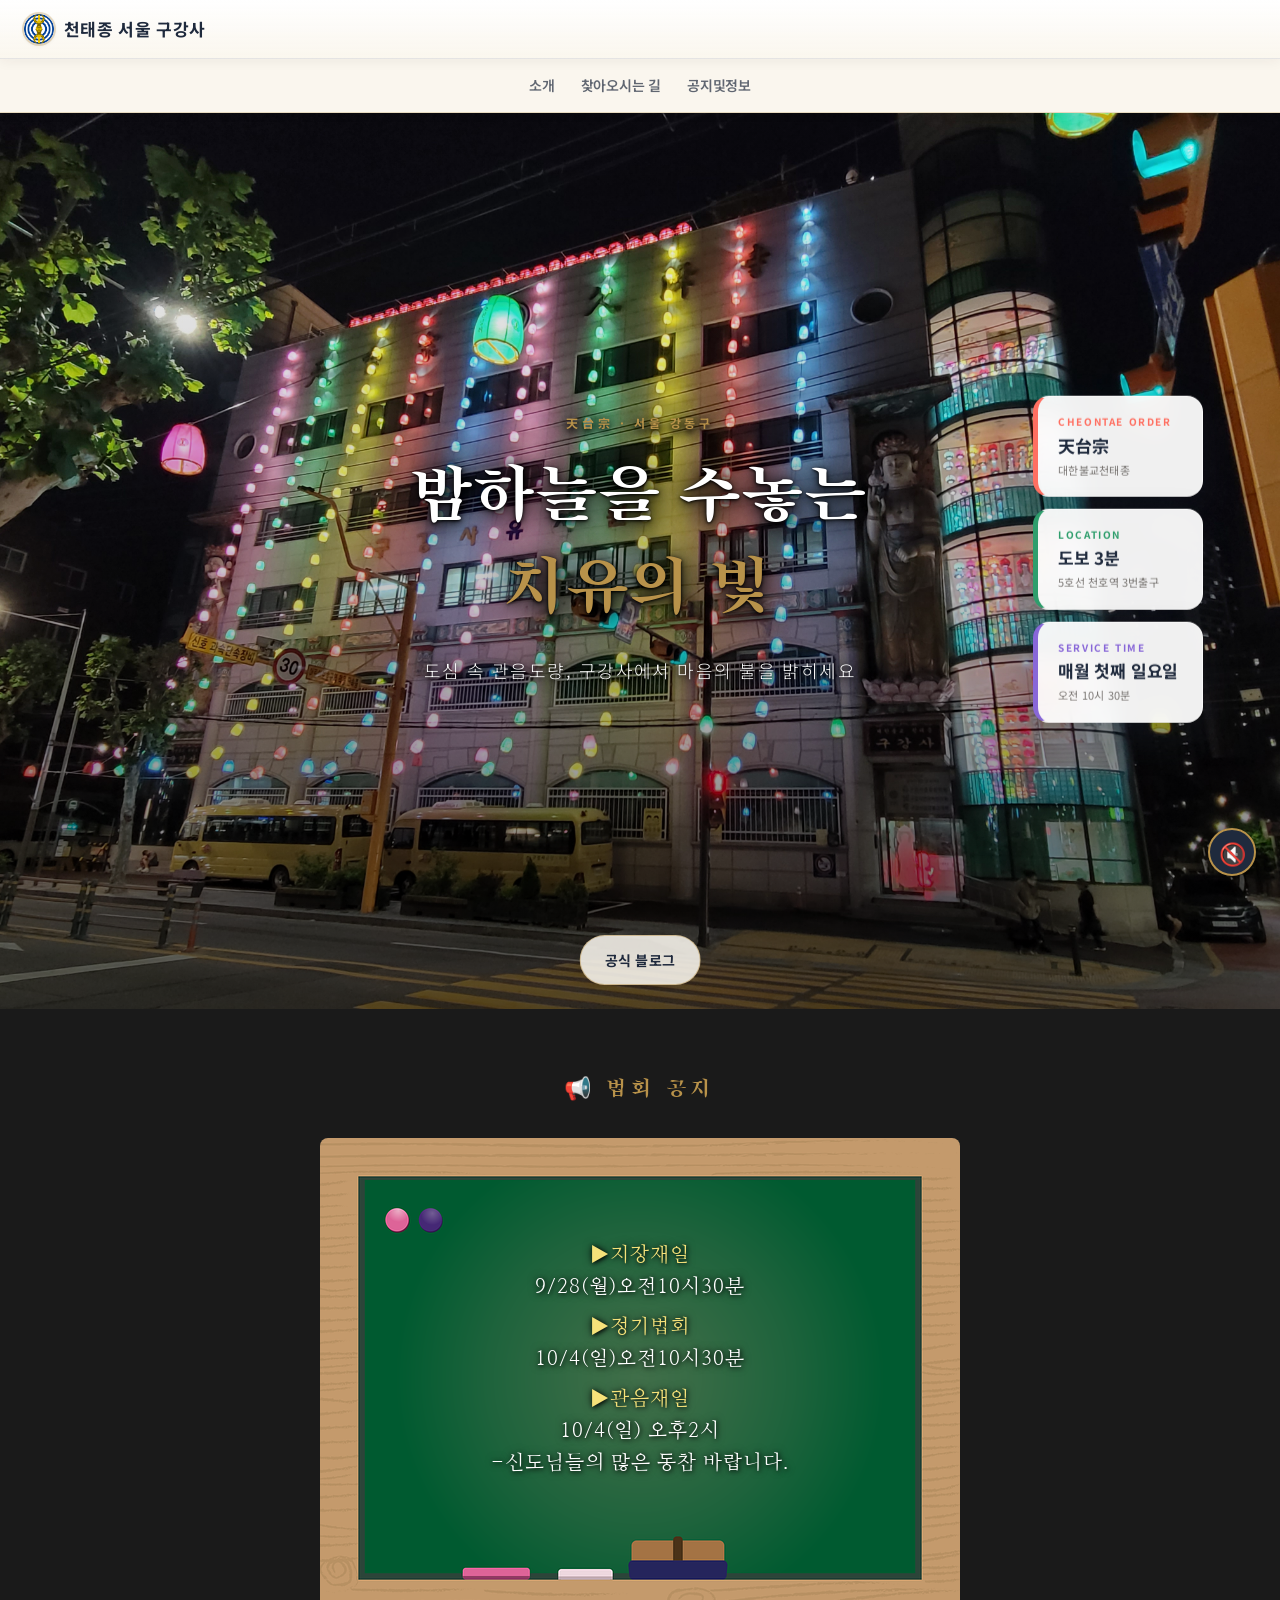
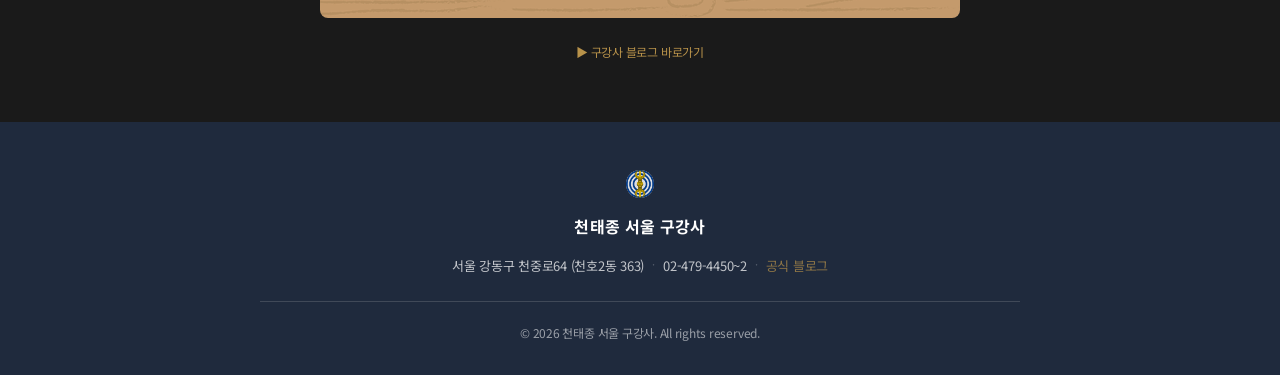
==== index.html @ 99ddba5b "흑판 공지 글씨를 칠판 안에 맞추고 섹션 배경을 전체 폭으로 Co-Authored-By: Claude Opus 5.5 <noreply@anthropic.com>" ====
<!DOCTYPE html>
<html lang="ko">
<head>
<meta charset="UTF-8">
<meta name="viewport" content="width=device-width, initial-scale=1.0">
<title>천태종 서울 구강사</title>
<meta name="description" content="천태종 서울 구강사 - 서울 강동구 천호동, 행복과 마음 다스림을 찾는 곳">
<meta name="naver-site-verification" content="4ca3ed8684e58b56987e9aa32576658c25940c7f" />
<link rel="canonical" href="https://sgugangsa.kr/">
<meta property="og:type" content="website">
<meta property="og:site_name" content="천태종 서울 구강사">
<meta property="og:title" content="천태종 서울 구강사">
<meta property="og:description" content="천태종 서울 구강사 - 서울 강동구 천호동, 행복과 마음 다스림을 찾는 곳">
<meta property="og:url" content="https://sgugangsa.kr/">
<meta property="og:image" content="https://sgugangsa.kr/img/a3.jpg">
<meta property="og:locale" content="ko_KR">
<meta name="twitter:card" content="summary_large_image">
<script type="application/ld+json">
{
  "@context": "https://schema.org",
  "@type": "PlaceOfWorship",
  "name": "천태종 서울 구강사",
  "image": "https://sgugangsa.kr/img/a3.jpg",
  "url": "https://sgugangsa.kr/",
  "telephone": "+82-2-479-4450",
  "address": {
    "@type": "PostalAddress",
    "streetAddress": "천중로64",
    "addressLocality": "강동구",
    "addressRegion": "서울",
    "addressCountry": "KR"
  }
}
</script>
<link rel="preconnect" href="https://fonts.googleapis.com">
<link rel="preconnect" href="https://fonts.gstatic.com" crossorigin>
<link href="https://fonts.googleapis.com/css2?family=Noto+Sans+KR:wght@300;400;500;700;800&family=Song+Myung&family=Nanum+Myeongjo:wght@400;700&display=swap" rel="stylesheet">
<link rel="stylesheet" href="css/style.css?v=20260928b">
</head>
<body>

<div class="site-header">
<header class="topbar">
  <h1 class="brand-h1">
    <a href="index.html" class="brand">
      <span class="seal"><img src="img/ctg_jonggi.jpg" alt="천태종 종기" onerror="this.parentElement.style.display='none'"></span>
      천태종 서울 구강사
    </a>
  </h1>
  <button class="menu-toggle" id="menuToggle" aria-label="메뉴 열기" type="button">
    <span class="hamburger-bar"></span>
    <span class="hamburger-bar"></span>
    <span class="hamburger-bar"></span>
  </button>
</header>

<nav class="top-menu" aria-label="상단 메뉴">
  <div class="top-menu-inner">
    <a class="tm-link" href="intro.html">소개</a>
    <a class="tm-link" href="directions.html">찾아오시는 길</a>
    <div class="tm-group">
      <a class="tm-link tm-trigger" href="https://skgs.tistory.com" target="_blank" rel="noopener" aria-haspopup="true">공지및정보</a>
      <div class="tm-dropdown">
        <a href="https://skgs.tistory.com/category/%EA%B3%B5%EC%A7%80%EC%82%AC%ED%95%AD" target="_blank" rel="noopener">공지사항</a>
        <a href="https://skgs.tistory.com/category/%EA%B5%AC%EA%B0%95%EC%82%AC%EC%A0%95%EB%B3%B4" target="_blank" rel="noopener">구강사정보</a>
        <a href="https://skgs.tistory.com/category/%EC%A0%95%EA%B8%B0%EB%B2%95%EB%AC%B8" target="_blank" rel="noopener">정기법문</a>
        <a href="https://skgs.tistory.com/category/%EB%B6%88%EA%B5%90%20%EC%9D%B4%EC%95%BC%EA%B8%B0" target="_blank" rel="noopener">불교이야기</a>
      </div>
    </div>
  </div>
</nav>
</div>

<div class="mobile-menu-overlay" id="mobileMenuOverlay" role="dialog" aria-modal="true" aria-label="모바일 메뉴">
  <button class="mobile-menu-close" id="mobileMenuClose" aria-label="메뉴 닫기">&#x2715;</button>
  <nav class="mobile-nav-links">
    <a href="intro.html">소개</a>
    <a href="directions.html">찾아오시는 길</a>
    <a href="schedule.html">법회 일정</a>
    <a href="contact.html">연락처</a>
  </nav>
</div>

<main class="page-main home-main">
  <div class="hero">
    <div class="slides">
      <div class="slide" style="background-image:url('img/a3.jpg')">
        <div class="slide-text">
          <span class="slide-eyebrow">天台宗 · 서울 강동구</span>
          <strong class="slide-main">밤하늘을 수놓는<br><span class="slide-accent">치유의 빛</span></strong>
          <span class="slide-sub">도심 속 관음도량, 구강사에서 마음의 불을 밝히세요</span>
        </div>
      </div>
      <div class="slide" style="background-image:url('img/b1.jpg')">
        <div class="slide-text">
          <span class="slide-eyebrow">마음 쉼터 · Healing Temple</span>
          <strong class="slide-main">도심 속 오직 나를 위한<br><span class="slide-accent">하늘 정원</span></strong>
          <span class="slide-sub">오색 연등 아래에서 잠시 삶의 무게를 내려놓으세요</span>
        </div>
      </div>
      <div class="slide" style="background-image:url('img/a2.jpg')">
        <div class="slide-text">
          <span class="slide-eyebrow">천태종 서울 관음도량</span>
          <strong class="slide-main">천년의 지혜,<br><span class="slide-accent">오늘</span>을 채우다</strong>
          <span class="slide-sub">부처님의 자비로우신 미소 속에서 평온을 찾으세요</span>
        </div>
      </div>
    </div>
    <div class="hero-floating-panels">
      <div class="hfp-card hfp-card--1">
        <span class="hfp-label">Cheontae Order</span>
        <strong class="hfp-value">天台宗</strong>
        <span class="hfp-desc">대한불교천태종</span>
      </div>
      <div class="hfp-card hfp-card--2">
        <span class="hfp-label">Location</span>
        <strong class="hfp-value">도보 3분</strong>
        <span class="hfp-desc">5호선 천호역 3번출구</span>
      </div>
      <div class="hfp-card hfp-card--3">
        <span class="hfp-label">Service Time</span>
        <strong class="hfp-value">매월 첫째 일요일</strong>
        <span class="hfp-desc">오전 10시 30분</span>
      </div>
    </div>
    <div class="hero-cta">
      <a href="https://blog.naver.com/egoogangsa" target="_blank" rel="noopener" class="hero-blog-btn">공식 블로그</a>
    </div>
  </div>
</main>

<!-- 흑판 공지 섹션 -->
<section id="notice-board" style="max-width:none; margin:0; background:#1a1a1a; padding:60px 16px; text-align:center;">
  <h2 style="color:#B8924A; font-family:'Song Myung',serif; font-size:22px; letter-spacing:0.25em; margin-bottom:30px;">📢 법회 공지</h2>
  <div style="position:relative; display:inline-block; max-width:640px; width:100%; container-type:inline-size;">
    <img src="img/blackboard640.png" alt="법회 공지 흑판" style="width:100%; border-radius:8px; display:block;">
    <!-- 칠판의 초록 영역(가로 7~93%, 세로 9~83%) 안쪽, 하단 분필받침 위까지만 글씨가 들어가도록 배치 -->
    <div id="notice-text" style="
      position:absolute; top:12%; bottom:20%; left:12%; right:12%;
      display:flex; flex-direction:column; justify-content:center; overflow:hidden;
      color:#ffffff;
      font-family:'Nanum Myeongjo',serif;
      font-size:clamp(11px,3.4cqw,20px);
      line-height:1.6;
      text-shadow:1px 1px 4px rgba(0,0,0,0.9), 0 0 8px rgba(0,0,0,0.7);
      text-align:center;
      letter-spacing:0.05em;
    ">공지를 불러오는 중...</div>
  </div>
  <p style="margin-top:16px; font-size:12px;">
    <a href="https://skgs.tistory.com" target="_blank" rel="noopener" style="color:#B8924A; text-decoration:none;">▶ 구강사 블로그 바로가기</a>
  </p>
</section>
<script>
// notice.json은 GitHub Actions(.github/workflows/notice.yml)가 티스토리 RSS에서 30분마다 갱신
(function () {
  const board = document.getElementById("notice-text");
  function render(text) {
    board.textContent = "";
    // 빈 줄은 건너뛰고, ▶로 시작하는 제목 줄은 노란 분필색으로 표시
    text.split(/\r?\n/).map(l => l.trim()).filter(Boolean).forEach(line => {
      const div = document.createElement("div");
      div.textContent = line;
      if (line.startsWith("▶")) { div.style.color = "#F6E27A"; div.style.marginTop = "0.4em"; }
      board.appendChild(div);
    });
    if (board.firstChild) board.firstChild.style.marginTop = "0";
  }
  fetch("notice.json", { cache: "no-store" })
    .then(r => r.json())
    .then(data => render(data.text || "최신 공지가 없습니다."))
    .catch(() => render("공지를 불러올 수 없습니다."));
})();
</script>

<footer>
  <div class="footer-inner">
    <div class="footer-seal"><img src="img/ctg_jonggi.jpg" alt="천태종 종기" onerror="this.parentElement.style.display='none'"></div>
    <p class="footer-name">천태종 서울 구강사</p>
    <p class="footer-info">
      <span>서울 강동구 천중로64 (천호2동 363)</span>
      <span class="footer-sep">·</span>
      <a href="tel:024794450">02-479-4450~2</a>
      <span class="footer-sep">·</span>
      <a href="https://blog.naver.com/egoogangsa" target="_blank" rel="noopener" class="footer-blog">공식 블로그</a>
    </p>
    <hr class="footer-line">
    <p class="footer-copy">© 2026 천태종 서울 구강사. All rights reserved.</p>
  </div>
</footer>

<script src="js/main.js?v=20260928"></script>

<!-- 배경음악 -->
<audio id="bgm" loop preload="auto">
  <source src="mp3/서울구강사 Good 남녀혼성뚜엣.mp3" type="audio/mpeg">
</audio>

<div id="bgm-btn" onclick="toggleBGM()" title="배경음악" style="
  position:fixed; bottom:24px; right:24px; z-index:9999;
  width:48px; height:48px; border-radius:50%;
  background:#1F2A3D; border:2px solid #B8924A;
  color:#B8924A; font-size:22px;
  display:flex; align-items:center; justify-content:center;
  cursor:pointer; box-shadow:0 2px 12px rgba(0,0,0,0.4);
">🔇</div>

<script>
const audio = document.getElementById("bgm");
const btn = document.getElementById("bgm-btn");
audio.volume = 0.3;
document.addEventListener("click", function startBGM() {
  audio.play().then(() => { btn.textContent = "🔊"; });
  document.removeEventListener("click", startBGM);
}, { once: true });
function toggleBGM() {
  if (audio.paused) { audio.play(); btn.textContent = "🔊"; }
  else { audio.pause(); btn.textContent = "🔇"; }
}
</script>
</body>
</html>
---- css/style.css ----
:root{
  --ink:#2B2520;
  --indigo:#1F2A3D;
  --hanji:#F2EBDD;
  --hanji-light:#FAF6EE;
  --dancheong-red:#9B3A2E;
  --gold:#B8924A;
  --line: rgba(43,37,32,0.12);

  /* Pastel accent palette (warm pastel modern) */
  --peach:#FF6F61;      --peach-soft:#FFE7DE;
  --sun:#F5A623;         --sun-soft:#FFF1D6;
  --sage:#2E9E6C;         --sage-soft:#DFF4E7;
  --sky:#2E97B8;          --sky-soft:#DEF3F8;
  --lilac:#8867D8;        --lilac-soft:#ECE6FA;

  /* Deep variants for solid text-on-fill contexts (WCAG AA contrast w/ white text) */
  --sage-deep:#1E7A52;
  --sky-deep:#1D7691;
  --lilac-deep:#7452C9;
}
*{box-sizing:border-box; margin:0; padding:0;}
html{scroll-behavior:smooth;}
body{
  font-family:'Noto Sans KR', sans-serif;
  background:var(--hanji-light);
  color:var(--ink);
  line-height:1.75;
  letter-spacing:-0.015em;
  -webkit-font-smoothing:antialiased;
}
h1,h2,h3{
  font-family:'Song Myung', 'Noto Serif KR', serif;
  font-weight:500;
}
.brand-h1{
  margin:0; padding:0;
  font-size:inherit; font-weight:inherit;
  line-height:inherit;
}

a{color:inherit; text-decoration:none;}

/* ===== Header / Seal ===== */
.site-header{
  position:fixed; top:0; left:0; right:0; z-index:100;
}
.topbar{
  display:flex; align-items:center; justify-content:space-between;
  padding:14px 24px;
  background:linear-gradient(180deg, rgba(255,255,255,0.97) 0%, rgba(250,246,238,0.93) 100%);
  backdrop-filter:blur(8px);
  border-bottom:1px solid var(--line);
  box-shadow:0 2px 12px rgba(43,37,32,0.06);
}
.brand{
  display:flex; align-items:center; gap:10px;
  font-family:'Noto Sans KR', sans-serif;
  font-weight:700; font-size:17px;
  color:var(--indigo);
  letter-spacing:0.02em;
}
.seal{
  width:30px; height:30px;
  flex-shrink:0;
  border-radius:50%;
  overflow:hidden;
  box-shadow:0 0 0 2px rgba(184,146,74,0.3), 0 1px 4px rgba(43,37,32,0.12);
}
.seal img{width:100%; height:100%; object-fit:contain;}

/* ===== Top Menu (소개 / 찾아오시는 길 / 법회 일정 / 연락처 / 공지및정보 드롭다운) ===== */
.top-menu{
  background:var(--hanji-light);
  border-bottom:1px solid rgba(184,146,74,0.28);
  box-shadow:0 2px 10px rgba(43,37,32,0.05);
}
.top-menu-inner{
  max-width:1100px;
  margin:0 auto;
  display:flex;
  align-items:center;
  justify-content:center;
  gap:26px;
  padding:10px 16px;
}
.tm-link{
  position:relative; display:inline-block; padding:4px 0;
  font-size:14px; font-weight:600;
  color:var(--indigo); opacity:0.7;
  white-space:nowrap;
  transition:opacity .2s;
}
.tm-link::after{
  content:'';
  position:absolute; bottom:0; left:0;
  width:0; height:2px;
  background:var(--dancheong-red);
  transition:width .25s ease;
  border-radius:1px;
}
.tm-link:hover,
.tm-group:hover .tm-trigger,
.tm-group:focus-within .tm-trigger{ opacity:1; }
.tm-link:hover::after,
.tm-group:hover .tm-trigger::after,
.tm-group:focus-within .tm-trigger::after{ width:100%; }

.tm-group{ position:relative; }
.tm-dropdown{
  display:none;
  position:absolute; top:100%; left:0;
  background:#FAF6EE;
  border:1px solid rgba(43,37,32,0.12);
  border-radius:8px;
  box-shadow:0 8px 24px rgba(0,0,0,0.1);
  min-width:140px;
  padding:8px 0;
  z-index:60;
}
.tm-group:hover .tm-dropdown,
.tm-group:focus-within .tm-dropdown{ display:block; }
.tm-dropdown a{
  display:block; padding:10px 18px;
  font-size:14px; color:#2B2520; text-decoration:none;
  white-space:nowrap;
}
.tm-dropdown a:hover{ background:#F2EBDD; color:#9B3A2E; }
@media (max-width:640px){
  .top-menu-inner{ gap:14px; padding:10px 12px; }
  .tm-link{ font-size:12.5px; }
  /* 모바일: 드롭다운 없이 '공지및정보' 클릭 시 블로그로 바로 이동 */
  .tm-group:hover .tm-dropdown,
  .tm-group:focus-within .tm-dropdown{ display:none; }
}
@media (max-width:360px){
  .top-menu-inner{ gap:9px; padding:10px 8px; }
  .tm-link{ font-size:11px; }
}

/* ===== Hero Slideshow ===== */
.hero{
  position:relative;
  margin-top:0;
  width:100%;
  height:100vh;
  overflow:hidden;
  background:var(--indigo);
}
.slides{
  display:flex;
  height:100%;
  width:300%; /* 3 slides */
  animation: slide 15s linear infinite;
}
.slide{
  width:calc(100% / 3);
  height:100%;
  background-size:cover;
  background-position:center;
  position:relative;
  animation: kenburns 15s infinite alternate ease-in-out;
}
.slide-text{
  position:absolute; inset:0;
  z-index:2;
  display:flex;
  flex-direction:column;
  align-items:center;
  justify-content:center;
  padding:80px 32px 100px;
  text-align:center;
  gap:16px;
  background:linear-gradient(to top, rgba(0,0,0,0.6) 0%, rgba(0,0,0,0.2) 50%, rgba(0,0,0,0.05) 100%);
}
.slide-eyebrow{
  font-size:12px;
  letter-spacing:0.3em;
  color:var(--gold);
  font-weight:700;
  text-transform:uppercase;
  text-shadow:0 0 20px rgba(0,0,0,0.9), 0 2px 12px rgba(0,0,0,0.95), 0 4px 6px rgba(0,0,0,0.8);
}
.slide-main{
  font-family:'Song Myung', serif;
  font-size:clamp(32px, 6vw, 68px);
  font-weight:500;
  color:#ffffff;
  letter-spacing:0.04em;
  line-height:1.35;
  text-shadow:0 0 30px rgba(0,0,0,0.95), 0 4px 28px rgba(0,0,0,0.9), 0 2px 8px rgba(0,0,0,0.85), 0 1px 3px rgba(0,0,0,1);
  word-break:keep-all;
  display:block;
}
.slide-accent{
  color:var(--gold);
  position:relative;
  display:inline-block;
  -webkit-text-fill-color:var(--gold);
}
.slide-sub{
  font-size:clamp(14px, 1.8vw, 18px);
  color:#ffffff;
  font-weight:300;
  letter-spacing:0.08em;
  text-shadow:0 0 20px rgba(0,0,0,0.95), 0 2px 14px rgba(0,0,0,0.9), 0 1px 4px rgba(0,0,0,0.85);
  margin-top:6px;
  word-break:keep-all;
}
.hero:hover .slides,
.hero:hover .slide {
  animation-play-state: paused;
}
@media(max-width:640px){
  .slide-main{ font-size:clamp(22px,7vw,34px); }
  .slide-text{ padding:60px 20px 80px; gap:10px; }
  .slide-eyebrow{ font-size:10px; letter-spacing:0.2em; }
  .slide-sub{ font-size:13px; letter-spacing:0.04em; }
}
@keyframes slide{
  /* 3 slides: 각 4.3s 정지(28.6%) + 0.7s 전환(4.7%) = 5.0s(33.3%) */
  0%     { transform:translateX(0); }
  28.6%  { transform:translateX(0);        animation-timing-function:cubic-bezier(0.65,0,0.35,1); }
  33.3%  { transform:translateX(-33.33%); }
  61.9%  { transform:translateX(-33.33%);  animation-timing-function:cubic-bezier(0.65,0,0.35,1); }
  66.6%  { transform:translateX(-66.67%); }
  95.2%  { transform:translateX(-66.67%);  animation-timing-function:cubic-bezier(0.65,0,0.35,1); }
  100%   { transform:translateX(0); }
}
@keyframes kenburns {
  0%   { transform:scale(1); }
  100% { transform:scale(1.08); }
}
@media (prefers-reduced-motion: reduce){
  .slides{animation:none;}
  .slide{animation:none;}
  .hfp-card{ animation:none !important; }
}
@media (prefers-reduced-motion: reduce){
  .slides{animation:none;}
  .hfp-card{ animation:none !important; }
}

/* ===== Hero Floating Panels ===== */
.hero-floating-panels{
  position:absolute;
  right:6%;
  top:50%;
  transform:translateY(-50%);
  z-index:10;
  display:flex;
  flex-direction:column;
  gap:12px;
}
@media(max-width:1024px){
  .hero-floating-panels{ display:none; }
}
.hfp-card{
  background:rgba(255,255,255,0.94);
  backdrop-filter:blur(10px);
  -webkit-backdrop-filter:blur(10px);
  border:1px solid rgba(255,255,255,0.6);
  border-left:5px solid var(--gold);
  border-radius:16px;
  box-shadow:0 16px 36px rgba(31,42,61,0.28);
  padding:16px 20px;
  color:var(--indigo);
  display:flex;
  flex-direction:column;
  gap:4px;
  min-width:170px;
  transition:transform .25s, box-shadow .25s;
}
.hfp-card:hover{ transform:translateY(-3px); box-shadow:0 20px 40px rgba(31,42,61,0.32); }
.hfp-card--1{ border-left-color:var(--peach); animation:hfpFadeIn .6s .1s ease both, hfpFloat 4.5s 1.5s ease-in-out infinite; }
.hfp-card--2{ border-left-color:var(--sage); animation:hfpFadeIn .6s .3s ease both, hfpFloat 5.0s 1.8s ease-in-out infinite; }
.hfp-card--3{ border-left-color:var(--lilac); animation:hfpFadeIn .6s .5s ease both, hfpFloat 4.2s 2.1s ease-in-out infinite; }
.hfp-card--1 .hfp-label{ color:var(--peach); }
.hfp-card--2 .hfp-label{ color:var(--sage); }
.hfp-card--3 .hfp-label{ color:var(--lilac); }
.hfp-label{
  font-size:10px;
  letter-spacing:0.16em;
  font-weight:700;
  text-transform:uppercase;
}
.hfp-value{
  font-size:17px;
  font-weight:700;
  color:var(--indigo);
  line-height:1.3;
  word-break:keep-all;
}
.hfp-desc{
  font-size:11px;
  color:var(--ink);
  opacity:0.6;
  letter-spacing:0.02em;
}
@keyframes hfpFadeIn{
  from{ opacity:0; transform:translateY(14px); }
  to{   opacity:1; transform:translateY(0); }
}
@keyframes hfpFloat{
  0%,100%{ transform:translateY(0); }
  50%{     transform:translateY(-5px); }
}

/* ===== Sections ===== */
section{
  max-width:760px;
  margin:0 auto;
  padding:64px 24px;
}
.section-label{
  display:inline-block;
  font-size:12px;
  letter-spacing:0.1em;
  color:var(--dancheong-red);
  border:1px solid var(--dancheong-red);
  border-radius:999px;
  padding:4px 14px;
  margin-bottom:18px;
  font-weight:500;
}
.section-title{
  font-size:clamp(23px, 3.6vw, 32px);
  font-weight:700;
  letter-spacing:-0.01em;
  color:var(--indigo);
  margin-bottom:28px;
}
.accent{ color:var(--dancheong-red); }

/* ===== Page band (colorful section background + blob shapes) ===== */
.page-band{
  position:relative;
  overflow:hidden;
}
.page-band::before,
.page-band::after{
  content:'';
  position:absolute;
  border-radius:50%;
  filter:blur(50px);
  z-index:0;
  pointer-events:none;
}
.page-band > section{ position:relative; z-index:1; }

.page-band--peach{ background:linear-gradient(180deg, var(--peach-soft) 0%, var(--hanji-light) 70%); }
.page-band--peach::before{ width:380px; height:380px; top:-140px; left:-110px; background:var(--peach); opacity:0.28; }
.page-band--peach::after{ width:280px; height:280px; bottom:-90px; right:-70px; background:var(--sun); opacity:0.3; }

.page-band--sage{ background:linear-gradient(180deg, var(--sage-soft) 0%, var(--hanji-light) 70%); }
.page-band--sage::before{ width:360px; height:360px; top:-120px; right:-100px; background:var(--sage); opacity:0.24; }
.page-band--sage::after{ width:280px; height:280px; bottom:-90px; left:-80px; background:var(--sky); opacity:0.26; }

.page-band--sun{ background:linear-gradient(180deg, var(--sun-soft) 0%, var(--hanji-light) 70%); }
.page-band--sun::before{ width:380px; height:380px; top:-130px; left:-110px; background:var(--sun); opacity:0.3; }
.page-band--sun::after{ width:260px; height:260px; bottom:-80px; right:-60px; background:var(--lilac); opacity:0.22; }

@media(max-width:640px){
  .page-band::before,
  .page-band::after{ filter:blur(34px); }
}

/* Intro */
.intro-lead{
  font-size:18px;
  font-weight:500;
  color:var(--indigo);
  margin-bottom:22px;
}
.virtue-list{
  list-style:none;
  margin-top:28px;
  display:flex;
  flex-direction:column;
  gap:14px;
}
.virtue-list li{
  display:flex;
  gap:18px;
  padding:18px 22px;
  align-items:center;
  background:rgba(255,255,255,0.75);
  backdrop-filter:blur(8px);
  border:1px solid rgba(255,255,255,0.6);
  border-radius:16px;
  box-shadow:0 8px 22px rgba(43,37,32,0.06);
  transition:transform .25s, box-shadow .25s;
}
.virtue-list li:hover{ transform:translateY(-3px); box-shadow:0 14px 28px rgba(43,37,32,0.1); }
.virtue-num{
  font-family:'Noto Sans KR', sans-serif;
  font-size:17px;
  color:#fff;
  font-weight:800;
  flex-shrink:0;
  width:40px; height:40px;
  border-radius:50%;
  display:flex; align-items:center; justify-content:center;
  box-shadow:0 6px 14px rgba(43,37,32,0.18);
}
.virtue-list li:nth-child(1) .virtue-num{ background:var(--peach); color:var(--indigo); }
.virtue-list li:nth-child(2) .virtue-num{ background:var(--sage-deep); }
.virtue-list li:nth-child(3) .virtue-num{ background:var(--lilac-deep); }
.virtue-text{font-size:16px; color:var(--ink); font-weight:500;}

/* Blog card */
.blog-card{
  margin-top:36px;
  display:flex;
  align-items:center;
  justify-content:space-between;
  gap:16px;
  background:var(--hanji);
  border:1px solid var(--line);
  border-radius:10px;
  padding:20px 22px;
  transition:border-color .2s, transform .2s;
}
.blog-card:hover{border-color:var(--gold); transform:translateY(-1px);}
.blog-card-label{font-size:12px; color:var(--ink); opacity:0.6; margin-bottom:4px;}
.blog-card-name{font-family:'Noto Sans KR', sans-serif; font-weight:700; font-size:16px; color:var(--indigo);}
.blog-card-arrow{font-size:20px; color:var(--dancheong-red);}

/* Divider with seal motif */
.divider{
  display:flex; align-items:center; gap:14px;
  max-width:760px; margin:0 auto; padding:0 24px;
}
.divider-line{flex:1; height:1px; background:var(--line);}
.divider-mark{
  width:8px; height:8px;
  background:var(--dancheong-red);
  transform:rotate(45deg);
  flex-shrink:0;
}

/* Directions */
.map-frame{
  width:100%;
  aspect-ratio:16/9;
  border-radius:10px;
  overflow:hidden;
  border:1px solid var(--line);
  margin-bottom:24px;
}
.map-frame iframe{width:100%; height:100%; border:0;}
.info-rows{
  display:flex;
  flex-direction:column;
  gap:12px;
  margin-top:8px;
}
.info-row{
  display:flex;
  align-items:center;
  gap:16px;
  background:rgba(255,255,255,0.82);
  backdrop-filter:blur(8px);
  border:1px solid rgba(255,255,255,0.6);
  border-radius:14px;
  padding:14px 18px;
  box-shadow:0 6px 18px rgba(43,37,32,0.06);
  transition:transform .25s, box-shadow .25s;
}
.info-row:hover{ transform:translateY(-2px); box-shadow:0 10px 24px rgba(43,37,32,0.1); }
.info-chip{
  flex-shrink:0;
  display:inline-flex;
  align-items:center;
  justify-content:center;
  min-width:72px;
  padding:7px 12px;
  border-radius:999px;
  color:#fff;
  font-size:13px;
  font-weight:700;
  font-family:'Noto Sans KR', sans-serif;
  box-shadow:0 4px 10px rgba(43,37,32,0.16);
}
.info-row:nth-child(1) .info-chip{ background:var(--peach); color:var(--indigo); }
.info-row:nth-child(2) .info-chip{ background:var(--sage-deep); }
.info-row:nth-child(3) .info-chip{ background:var(--lilac-deep); }
.info-val{color:var(--ink); font-size:15px; font-weight:500;}

/* Schedule */
.schedule-table{
  width:100%;
  border-collapse:collapse;
  margin-top:8px;
  font-size:15px;
}
.schedule-table th{
  text-align:left;
  font-family:'Noto Sans KR', sans-serif;
  font-weight:700;
  color:var(--indigo);
  padding:12px 10px;
  border-bottom:2px solid var(--indigo);
  font-size:14px;
}
.schedule-table td{
  padding:14px 10px;
  border-bottom:1px solid var(--line);
}
.schedule-table tr:last-child td{border-bottom:none;}
.tag{
  display:inline-block;
  font-size:12px;
  padding:3px 10px;
  border-radius:999px;
  background:rgba(155,58,46,0.1);
  color:var(--dancheong-red);
  font-weight:500;
}
.schedule-card{
  --card-tint:var(--gold);
  position:relative;
  background:rgba(255,255,255,0.85);
  backdrop-filter:blur(8px);
  border:1px solid rgba(255,255,255,0.6);
  border-left:6px solid var(--card-tint);
  border-radius:18px;
  padding:26px 28px;
  margin-bottom:18px;
  box-shadow:0 10px 26px rgba(43,37,32,0.06);
  transition:transform .25s, box-shadow .25s;
}
.schedule-card:hover{ transform:translateY(-4px); box-shadow:0 16px 34px rgba(43,37,32,0.12); }
.schedule-card:nth-child(1){ --card-tint:var(--peach); }
.schedule-card:nth-child(2){ --card-tint:var(--sun); }
.schedule-card:nth-child(3){ --card-tint:var(--sage); }
.schedule-card:nth-child(4){ --card-tint:var(--sky); }
.schedule-card:nth-child(5){ --card-tint:var(--lilac); }
.schedule-card-title{
  font-size:18px;
  font-weight:700;
  color:var(--indigo);
  margin-bottom:10px;
}
.schedule-card-desc{
  font-size:15px;
  line-height:1.7;
  color:var(--ink);
  opacity:0.85;
}
.schedule-card-time{
  display:inline-block;
  margin-top:14px;
  color:var(--indigo);
  background:var(--card-tint);
  font-weight:700;
  font-size:13px;
  padding:6px 14px;
  border-radius:999px;
}
.schedule-card:nth-child(3) .schedule-card-time{ background:var(--sage-deep); color:#fff; }
.schedule-card:nth-child(4) .schedule-card-time{ background:var(--sky-deep); color:#fff; }
.schedule-card:nth-child(5) .schedule-card-time{ background:var(--lilac-deep); color:#fff; }

/* Contact / Footer */
.contact-block{
  position:relative;
  overflow:hidden;
  background:linear-gradient(160deg, var(--indigo) 0%, #2b3a58 55%, #3c3168 100%);
  color:#ffffff;
}
.contact-block::before,
.contact-block::after{
  content:'';
  position:absolute;
  border-radius:50%;
  filter:blur(60px);
  z-index:0;
  pointer-events:none;
}
.contact-block::before{ width:420px; height:420px; top:-160px; right:-120px; background:var(--lilac); opacity:0.35; }
.contact-block::after{ width:320px; height:320px; bottom:-120px; left:-90px; background:var(--sun); opacity:0.22; }
.contact-block > div{ position:relative; z-index:1; }
.contact-block .section-title{color:#ffffff;}
.contact-block .section-label{
  border-color:var(--gold); color:var(--gold);
}
.contact-grid{
  display:grid;
  gap:14px;
  margin-top:8px;
}
.contact-item{
  display:flex; justify-content:space-between; align-items:center;
  gap:16px;
  padding:18px 22px;
  background:rgba(255,255,255,0.08);
  backdrop-filter:blur(8px);
  border:1px solid rgba(255,255,255,0.12);
  border-radius:16px;
  font-size:16px;
  transition:background .25s, transform .25s;
}
.contact-item:hover{ background:rgba(255,255,255,0.14); transform:translateY(-2px); }
.contact-item .label{
  flex-shrink:0;
  display:inline-flex; align-items:center; justify-content:center;
  min-width:60px;
  padding:5px 12px;
  border-radius:999px;
  background:var(--gold);
  color:var(--indigo);
  opacity:1; font-size:12px; font-weight:700;
}
.contact-item .value{font-weight:500; text-align:right;}
.contact-item a.value{color:var(--gold);}

footer{
  background:var(--indigo);
  color:#ffffff;
  text-align:center;
  padding:48px 24px 32px;
}
.footer-inner{
  max-width:760px;
  margin:0 auto;
}
.footer-seal{
  width:28px; height:28px;
  margin:0 auto 14px;
  border-radius:50%;
  overflow:hidden;
  opacity:0.85;
}
.footer-seal img{width:100%; height:100%; object-fit:contain;}
.footer-name{
  font-size:16px;
  font-weight:700;
  color:#ffffff;
  margin-bottom:14px;
  letter-spacing:0.02em;
}
.footer-info{
  font-size:13px;
  color:#ffffff;
  opacity:0.72;
  display:flex;
  align-items:center;
  justify-content:center;
  flex-wrap:wrap;
  gap:8px;
  margin-bottom:24px;
  line-height:1.8;
}
.footer-info a{ color:#ffffff; transition:color .2s; }
.footer-info a[href^="tel"]:hover{ color:var(--gold); }
.footer-blog{ color:var(--gold) !important; }
.footer-blog:hover{ text-decoration:underline; }
.footer-sep{ opacity:0.35; font-size:11px; }
.footer-line{
  border:none;
  border-top:1px solid rgba(250,246,238,0.15);
  margin:0 0 20px;
}
.footer-copy{
  font-size:12px;
  color:#ffffff;
  opacity:0.55;
}
@media(max-width:640px){
  .footer-info{ flex-direction:column; gap:4px; }
  .footer-sep{ display:none; }
}

/* ===== Sub-page layout ===== */
.page-main{ padding-top:109px; }
@media (max-width:640px){
  .page-main{ padding-top:101px; }
}

/* ===== Hero CTA buttons ===== */
.hero-cta{
  position:absolute;
  left:50%; bottom:24px;
  transform:translateX(-50%);
  z-index:6;
  display:flex; gap:10px; align-items:center;
}
.hero-blog-btn{
  padding:12px 24px; border-radius:999px;
  background:rgba(250,246,238,0.88);
  color:var(--indigo);
  font-weight:700; font-size:14px; letter-spacing:0.02em;
  border:1px solid rgba(184,146,74,0.5);
  transition:transform .2s, background .2s;
  white-space:nowrap;
}
.hero-blog-btn:hover{ transform:translateY(-2px); background:var(--hanji-light); }
@media(max-width:640px){
  .hero-cta{ bottom:16px; gap:8px; }
  .hero-blog-btn{ font-size:12px; padding:9px 16px; }
}

/* ===== Mobile Hamburger Button ===== */
.menu-toggle {
  display: none;
  flex-direction: column;
  justify-content: space-between;
  width: 24px;
  height: 18px;
  background: transparent;
  border: none;
  cursor: pointer;
  padding: 0;
  z-index: 101;
  outline: none;
}
.hamburger-bar {
  width: 100%;
  height: 2px;
  background-color: var(--indigo);
  border-radius: 1px;
  transition: all 0.3s ease;
}
@media (max-width: 640px) {
  .menu-toggle {
    display: flex;
  }
}

/* Hamburger active transformation */
.menu-toggle.is-active .hamburger-bar:nth-child(1) {
  transform: translateY(8px) rotate(45deg);
}
.menu-toggle.is-active .hamburger-bar:nth-child(2) {
  opacity: 0;
}
.menu-toggle.is-active .hamburger-bar:nth-child(3) {
  transform: translateY(-8px) rotate(-45deg);
}

/* Mobile Nav Overlay Menu — 한지 바탕 + 금박 장식 */
.mobile-menu-overlay {
  position: fixed;
  inset: 0;
  z-index: 99;
  background:
    radial-gradient(ellipse at 50% 45%, rgba(184, 146, 74, 0.16) 0%, rgba(184, 146, 74, 0) 62%),
    linear-gradient(180deg, #FBF8F1 0%, var(--hanji) 100%);
  display: flex;
  flex-direction: column;
  align-items: center;
  justify-content: center;
  padding-top: 110px;
  opacity: 0;
  visibility: hidden;
  transition: opacity 0.35s ease, visibility 0.35s ease;
}
.mobile-menu-overlay::before {
  content: '';
  position: absolute;
  top: 128px; bottom: 28px; left: 20px; right: 20px;
  border: 1px solid rgba(184, 146, 74, 0.45);
  outline: 1px solid rgba(184, 146, 74, 0.22);
  outline-offset: 5px;
  border-radius: 4px;
  pointer-events: none;
}
.mobile-menu-overlay.is-open {
  opacity: 1;
  visibility: visible;
}
.mobile-menu-close {
  display: none; /* We toggle burger icon status instead */
}
.mobile-nav-links {
  position: relative;
  display: flex;
  flex-direction: column;
  align-items: center;
  gap: 30px;
  text-align: center;
}
.mobile-nav-links::before,
.mobile-nav-links::after {
  content: '◆';
  display: block;
  width: 150px;
  font-size: 8px;
  line-height: 1;
  color: var(--gold);
  background: linear-gradient(90deg, rgba(184,146,74,0) 0%, var(--gold) 42%, rgba(184,146,74,0) 42%, rgba(184,146,74,0) 58%, var(--gold) 58%, rgba(184,146,74,0) 100%) center / 100% 1px no-repeat;
}
.mobile-nav-links::before { margin-bottom: 6px; }
.mobile-nav-links::after { margin-top: 6px; }
.mobile-nav-links a {
  position: relative;
  padding-bottom: 6px;
  font-family: 'Song Myung', serif;
  font-size: 25px;
  color: var(--indigo);
  letter-spacing: 0.16em;
  font-weight: 500;
  opacity: 0;
  transform: translateY(12px);
  transition: color 0.25s, opacity 0.5s ease, transform 0.5s ease;
}
.mobile-nav-links a::after {
  content: '';
  position: absolute;
  left: 50%; bottom: 0;
  width: 0; height: 1px;
  background: var(--gold);
  transform: translateX(-50%);
  transition: width 0.3s ease;
}
.mobile-menu-overlay.is-open .mobile-nav-links a {
  opacity: 1;
  transform: translateY(0);
}
.mobile-menu-overlay.is-open .mobile-nav-links a:nth-child(1) { transition-delay: 0.08s; }
.mobile-menu-overlay.is-open .mobile-nav-links a:nth-child(2) { transition-delay: 0.16s; }
.mobile-menu-overlay.is-open .mobile-nav-links a:nth-child(3) { transition-delay: 0.24s; }
.mobile-menu-overlay.is-open .mobile-nav-links a:nth-child(4) { transition-delay: 0.32s; }
.mobile-nav-links a:hover,
.mobile-nav-links a:active {
  color: var(--dancheong-red);
}
.mobile-nav-links a:hover::after,
.mobile-nav-links a:active::after {
  width: 100%;
}

/* ===== Scroll Reveal Animations ===== */
.reveal-on-scroll {
  opacity: 0;
  transform: translateY(40px);
  transition: opacity 0.9s cubic-bezier(0.215, 0.61, 0.355, 1), transform 0.9s cubic-bezier(0.215, 0.61, 0.355, 1);
}
.reveal-on-scroll.is-visible {
  opacity: 1;
  transform: translateY(0);
}

/* ===== Map Links & Buttons ===== */
.map-links {
  display: flex;
  gap: 16px;
  margin: 24px 0 32px;
}
.map-btn {
  flex: 1;
  display: flex;
  align-items: center;
  justify-content: center;
  padding: 14px 24px;
  border-radius: 12px;
  font-size: 15px;
  font-weight: 700;
  transition: all 0.3s cubic-bezier(0.25, 0.8, 0.25, 1);
  box-shadow: 0 4px 14px rgba(43, 37, 32, 0.08);
  text-align: center;
  letter-spacing: 0.02em;
}
.naver-map {
  background-color: #03c75a;
  color: #ffffff;
  border: 1px solid #03c75a;
}
.naver-map:hover {
  background-color: #02b34f;
  border-color: #02b34f;
  box-shadow: 0 8px 24px rgba(3, 199, 90, 0.35);
  transform: translateY(-3px);
}
.kakao-map {
  background-color: #fee500;
  color: #191919;
  border: 1px solid #fee500;
}
.kakao-map:hover {
  background-color: #fada0a;
  border-color: #fada0a;
  box-shadow: 0 8px 24px rgba(254, 229, 0, 0.45);
  transform: translateY(-3px);
}
@media (max-width: 540px) {
  .map-links {
    flex-direction: column;
    gap: 10px;
  }
  .map-btn {
    padding: 12px 20px;
    font-size: 14px;
  }
}
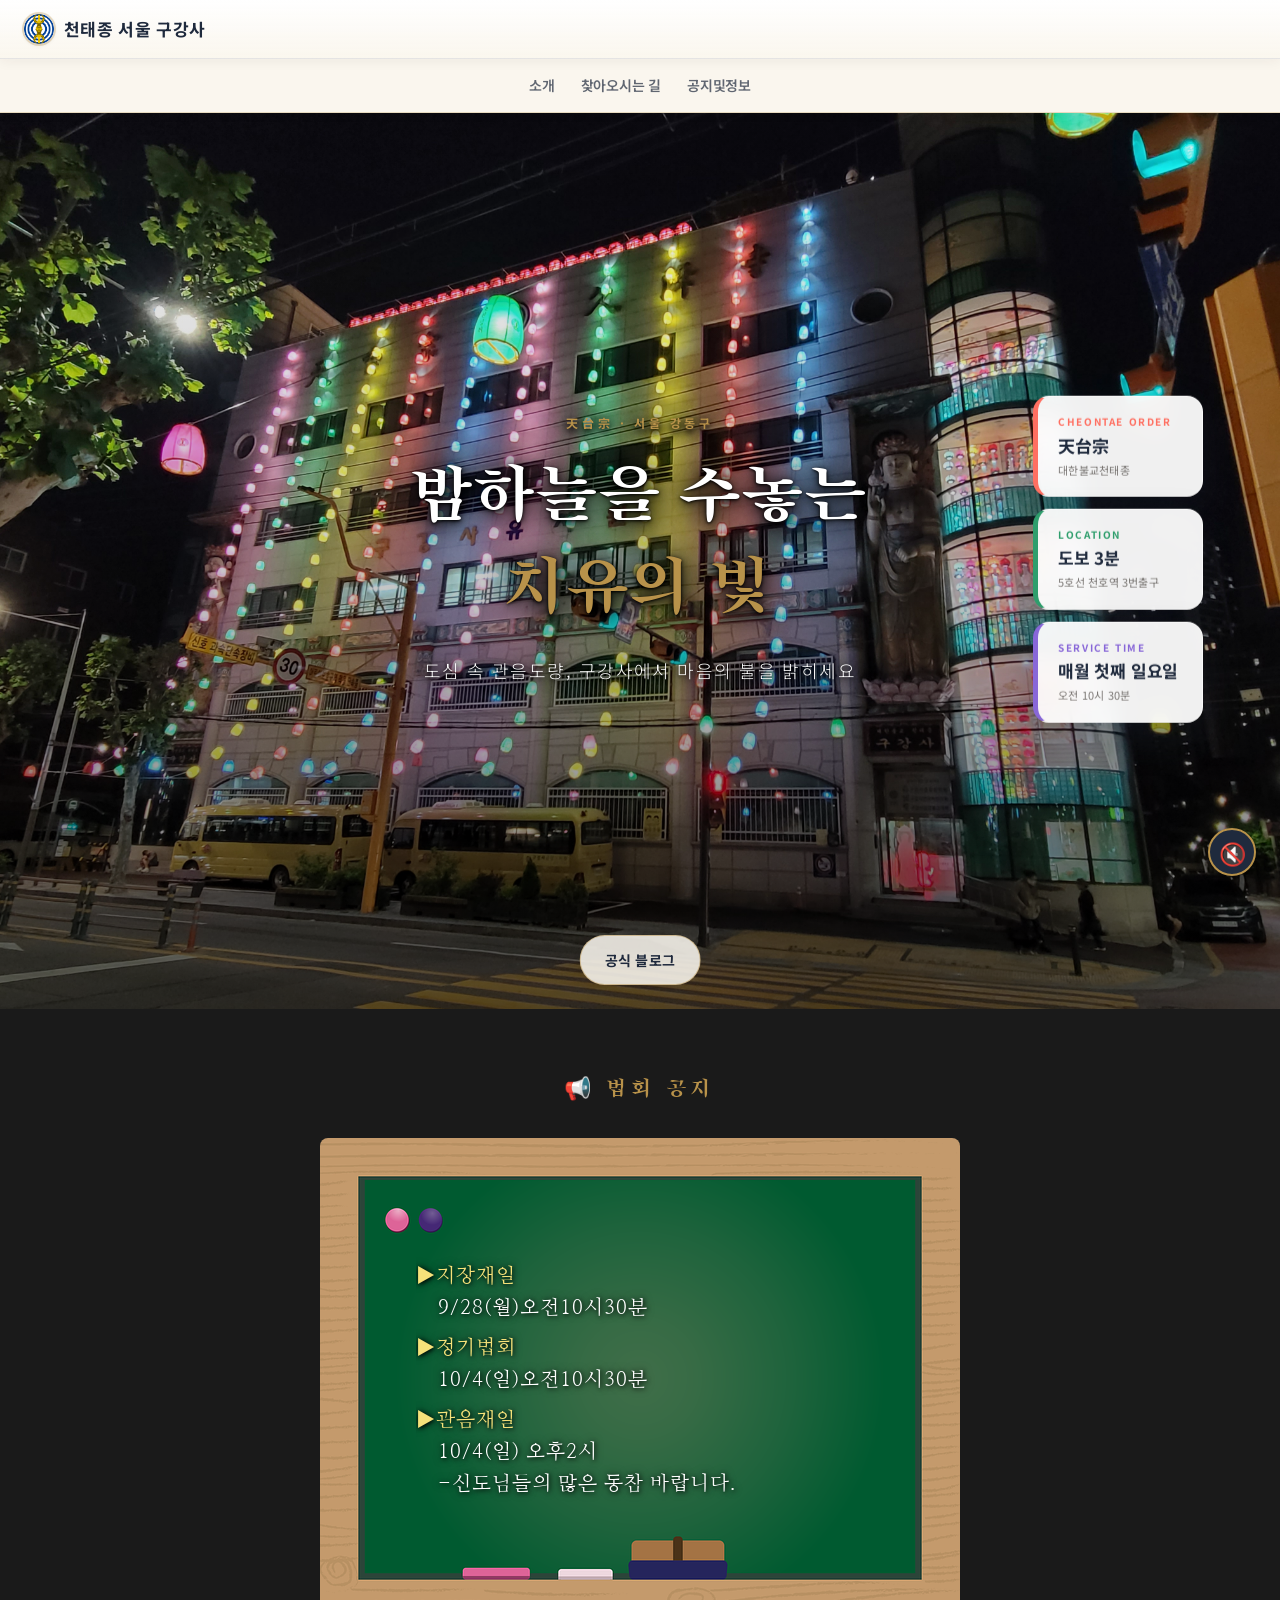
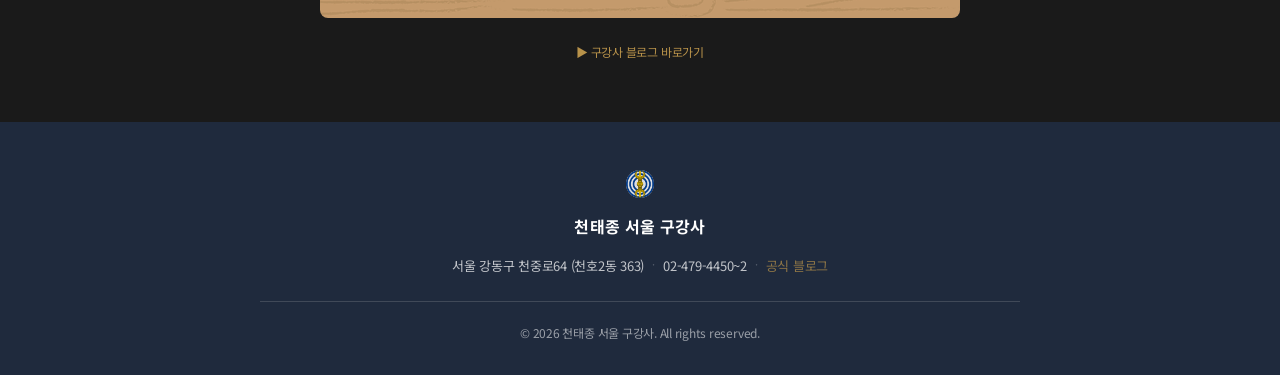
==== commit b9bcc260: "흑판 공지 글씨를 좌측 정렬 Co-Authored-By: Claude Opus 5.5 <noreply@anthropic.com>" ====
--- a/index.html
+++ b/index.html
@@ -136,14 +136,14 @@
     <img src="img/blackboard640.png" alt="법회 공지 흑판" style="width:100%; border-radius:8px; display:block;">
     <!-- 칠판의 초록 영역(가로 7~93%, 세로 9~83%) 안쪽, 하단 분필받침 위까지만 글씨가 들어가도록 배치 -->
     <div id="notice-text" style="
-      position:absolute; top:12%; bottom:20%; left:12%; right:12%;
+      position:absolute; top:21%; bottom:20%; left:15%; right:10%;
       display:flex; flex-direction:column; justify-content:center; overflow:hidden;
       color:#ffffff;
       font-family:'Nanum Myeongjo',serif;
       font-size:clamp(11px,3.4cqw,20px);
       line-height:1.6;
       text-shadow:1px 1px 4px rgba(0,0,0,0.9), 0 0 8px rgba(0,0,0,0.7);
-      text-align:center;
+      text-align:left;
       letter-spacing:0.05em;
     ">공지를 불러오는 중...</div>
   </div>
@@ -162,6 +162,7 @@
       const div = document.createElement("div");
       div.textContent = line;
       if (line.startsWith("▶")) { div.style.color = "#F6E27A"; div.style.marginTop = "0.4em"; }
+      else div.style.paddingLeft = "1.1em";
       board.appendChild(div);
     });
     if (board.firstChild) board.firstChild.style.marginTop = "0";
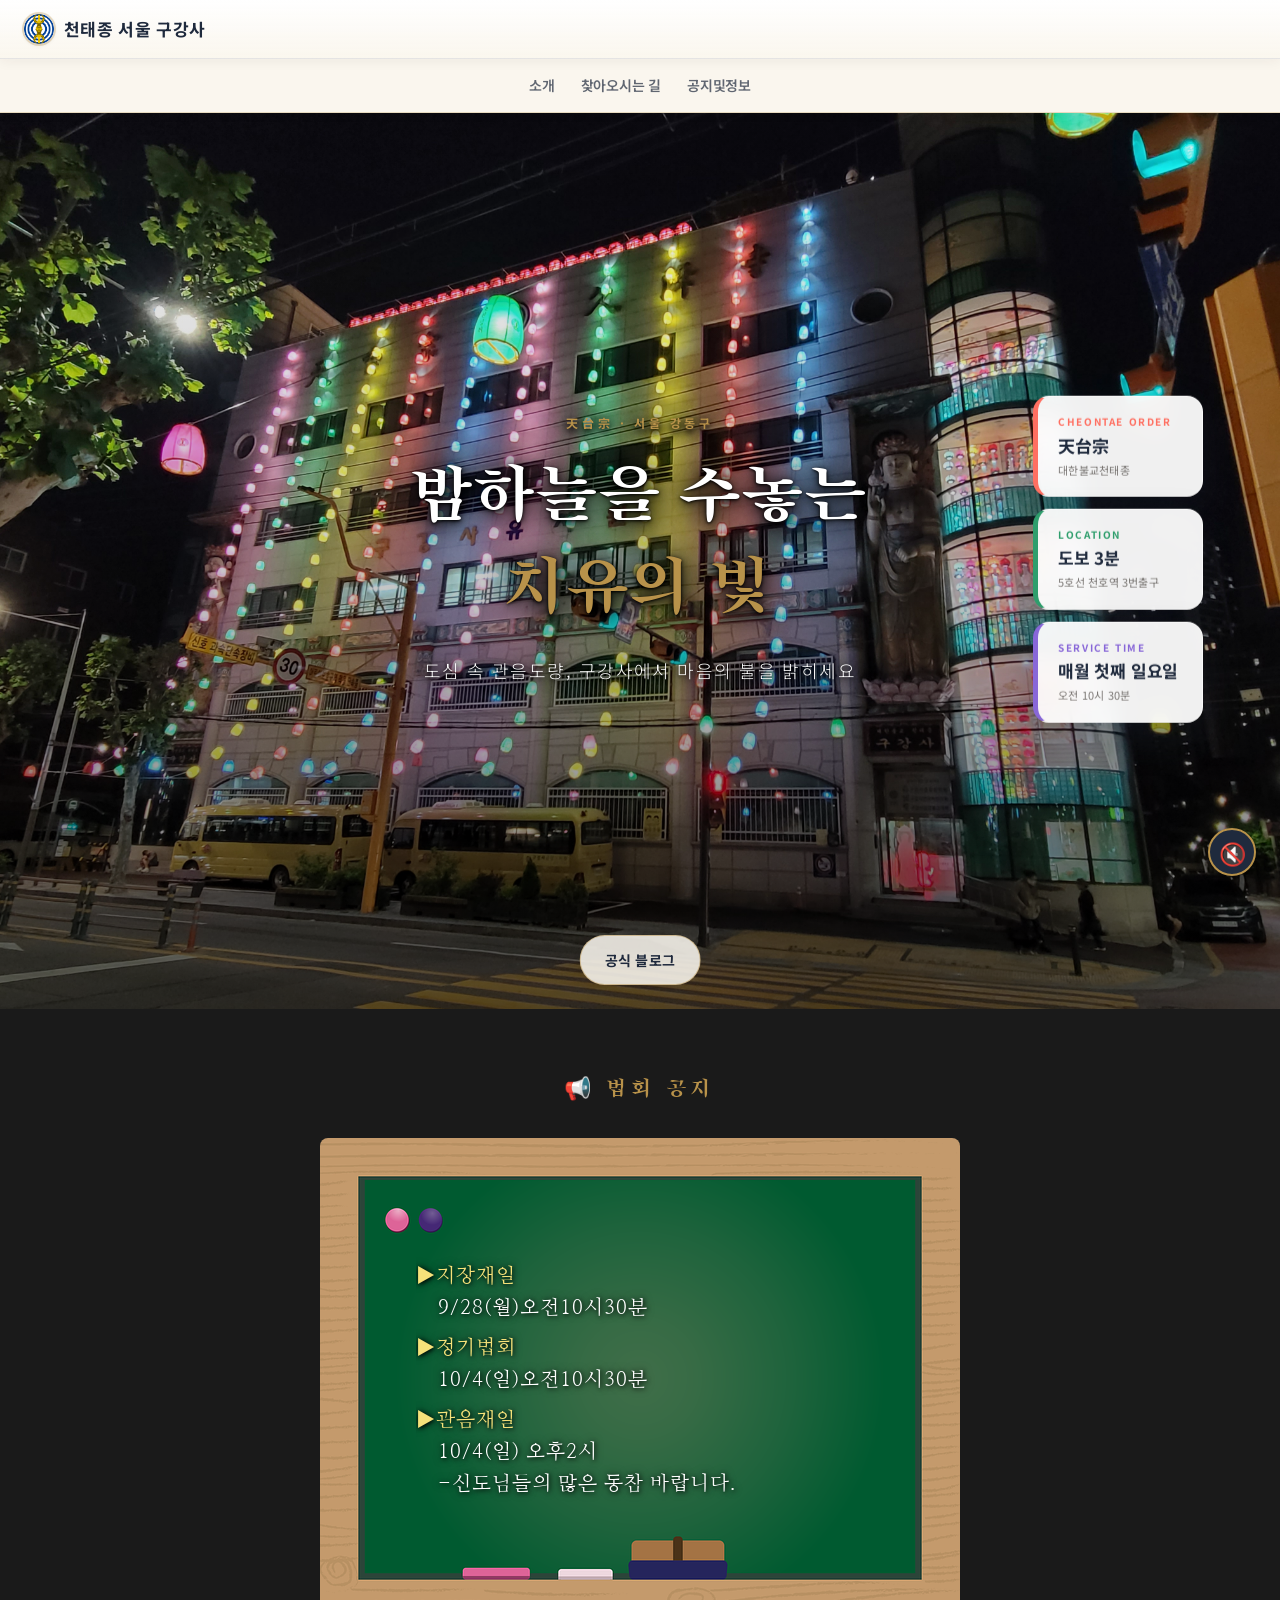
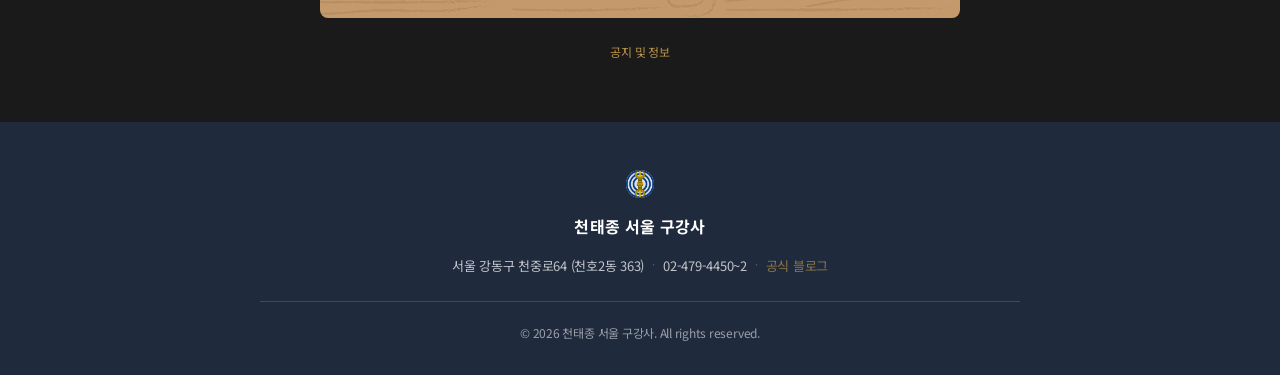
==== commit 709e18ac: "흑판 공지 하단 링크 문구를 '공지 및 정보'로 변경 Co-Authored-By: Claude Opus 5.5 <noreply@anthropic.com>" ====
--- a/index.html
+++ b/index.html
@@ -148,7 +148,7 @@
     ">공지를 불러오는 중...</div>
   </div>
   <p style="margin-top:16px; font-size:12px;">
-    <a href="https://skgs.tistory.com" target="_blank" rel="noopener" style="color:#B8924A; text-decoration:none;">▶ 구강사 블로그 바로가기</a>
+    <a href="https://skgs.tistory.com" target="_blank" rel="noopener" style="color:#B8924A; text-decoration:none;">공지 및 정보</a>
   </p>
 </section>
 <script>
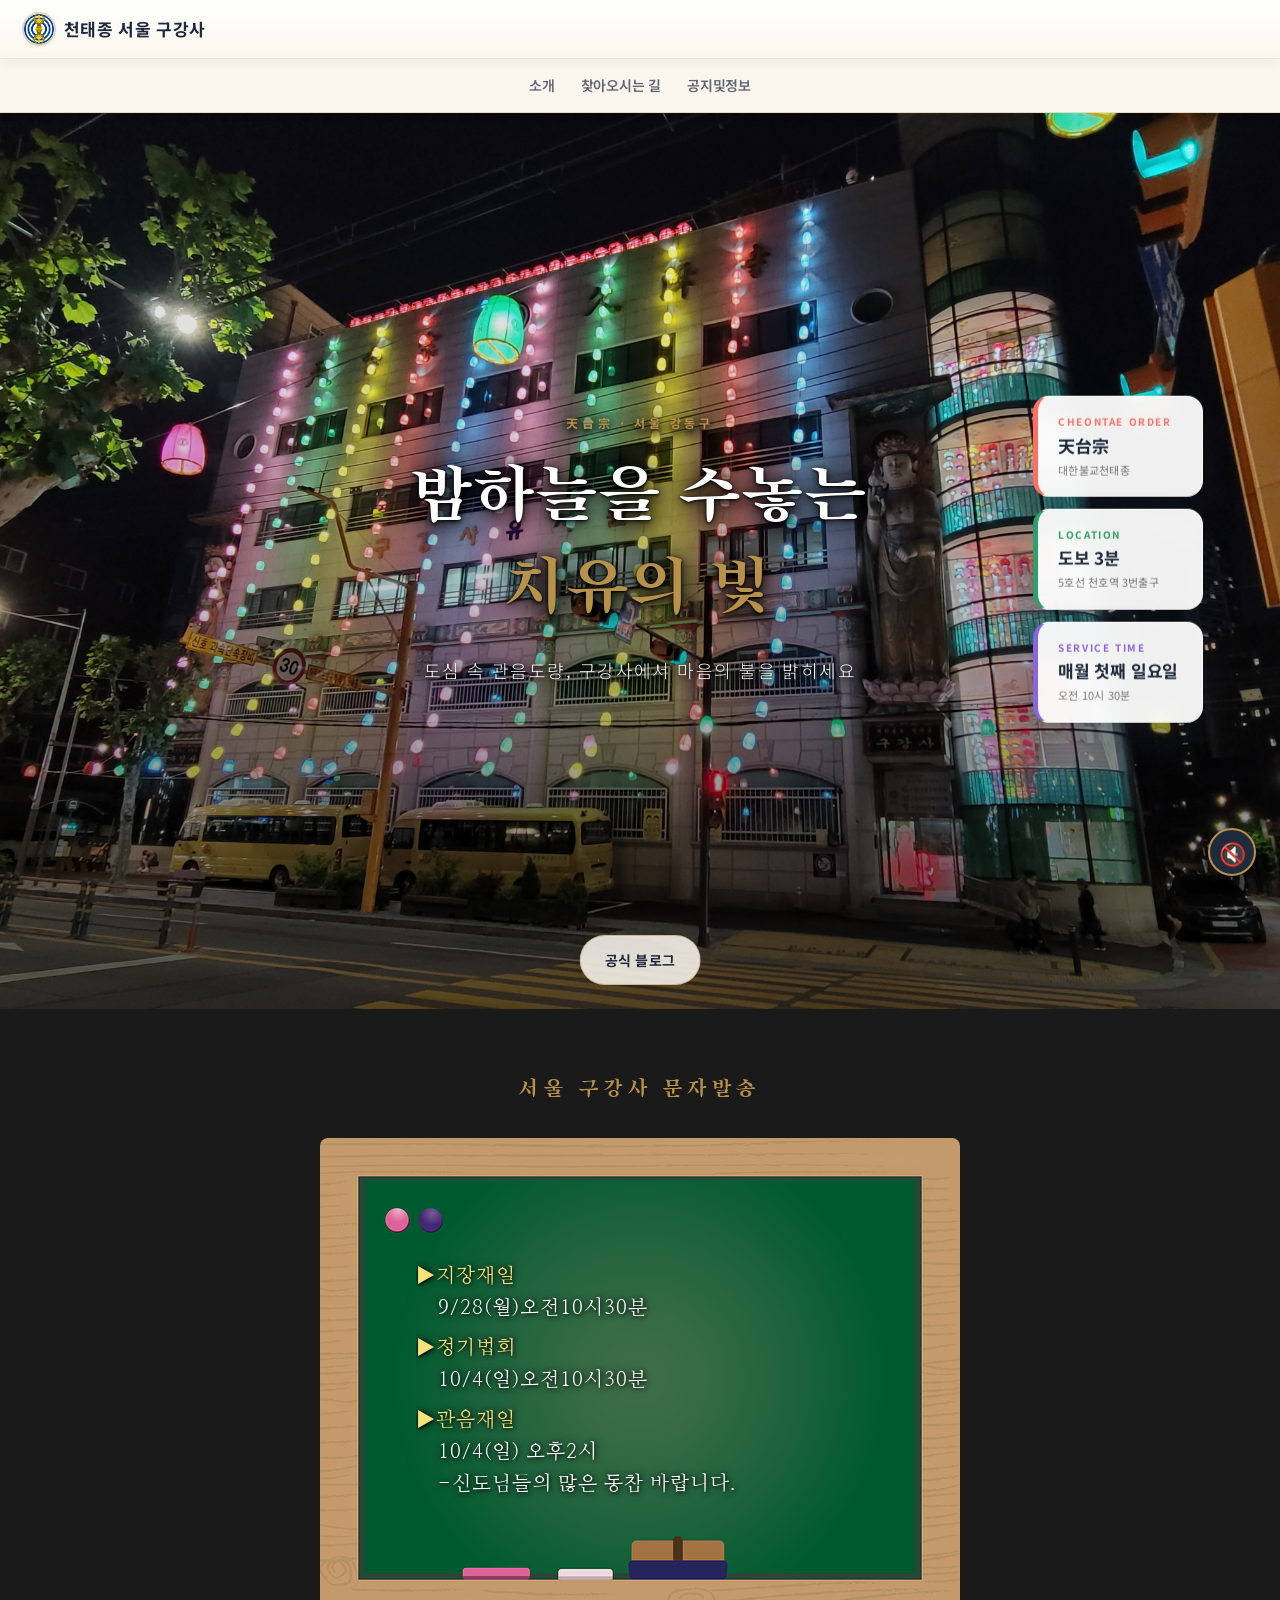
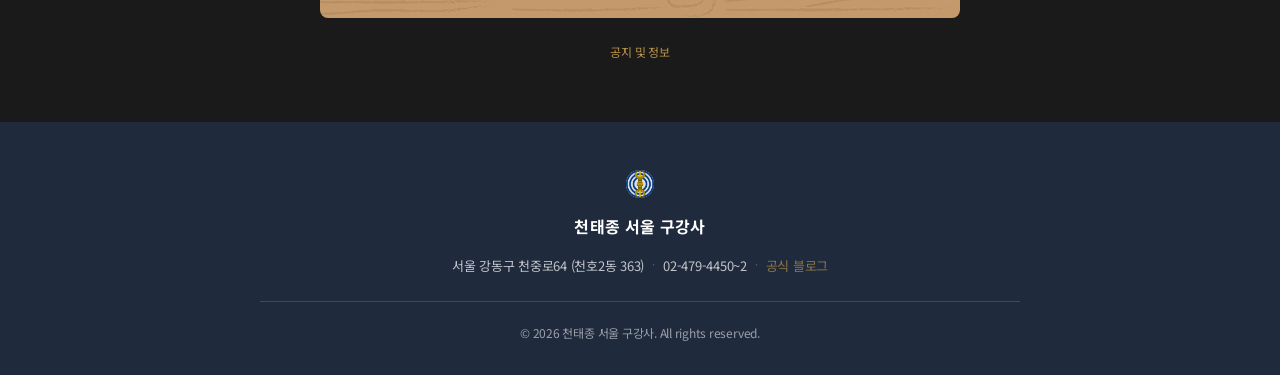
==== commit 3cbc51cb: "흑판 공지 제목을 '서울 구강사 문자발송'으로 변경 Co-Authored-By: Claude Opus 5.5 <noreply@anthropic.com>" ====
--- a/index.html
+++ b/index.html
@@ -131,7 +131,7 @@
 
 <!-- 흑판 공지 섹션 -->
 <section id="notice-board" style="max-width:none; margin:0; background:#1a1a1a; padding:60px 16px; text-align:center;">
-  <h2 style="color:#B8924A; font-family:'Song Myung',serif; font-size:22px; letter-spacing:0.25em; margin-bottom:30px;">📢 법회 공지</h2>
+  <h2 style="color:#B8924A; font-family:'Song Myung',serif; font-size:22px; letter-spacing:0.25em; margin-bottom:30px;">서울 구강사 문자발송</h2>
   <div style="position:relative; display:inline-block; max-width:640px; width:100%; container-type:inline-size;">
     <img src="img/blackboard640.png" alt="법회 공지 흑판" style="width:100%; border-radius:8px; display:block;">
     <!-- 칠판의 초록 영역(가로 7~93%, 세로 9~83%) 안쪽, 하단 분필받침 위까지만 글씨가 들어가도록 배치 -->
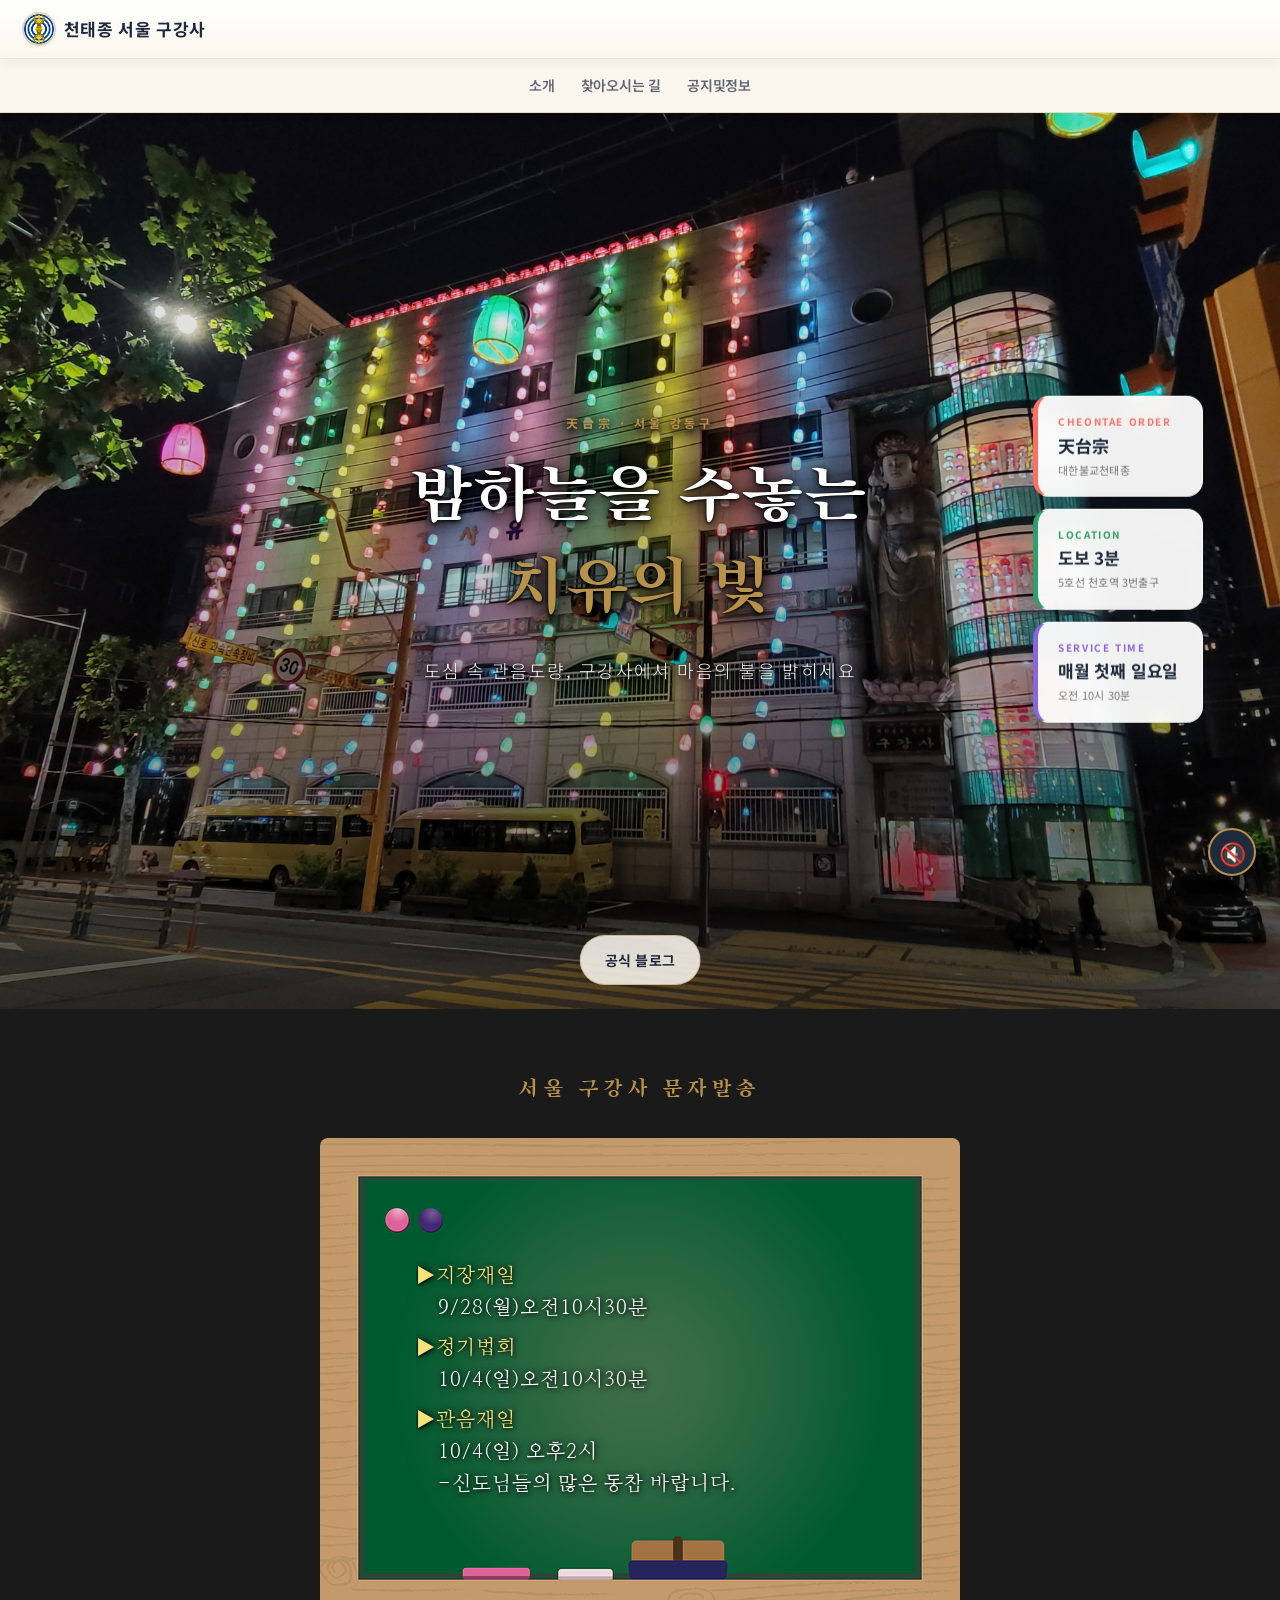
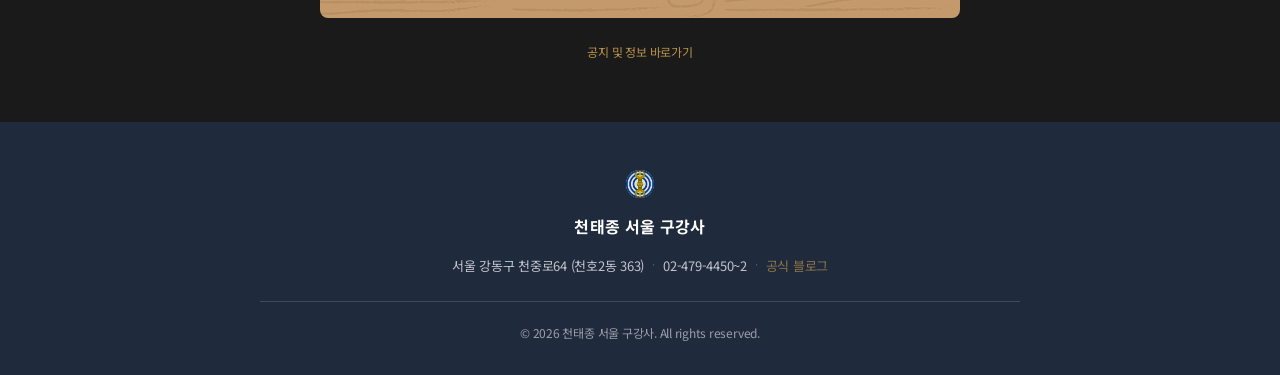
==== commit bce14bdc: "흑판 공지 하단 링크 문구를 '공지 및 정보 바로가기'로 변경 Co-Authored-By: Claude Opus 5.5 <noreply@anthropic.com>" ====
--- a/index.html
+++ b/index.html
@@ -148,7 +148,7 @@
     ">공지를 불러오는 중...</div>
   </div>
   <p style="margin-top:16px; font-size:12px;">
-    <a href="https://skgs.tistory.com" target="_blank" rel="noopener" style="color:#B8924A; text-decoration:none;">공지 및 정보</a>
+    <a href="https://skgs.tistory.com" target="_blank" rel="noopener" style="color:#B8924A; text-decoration:none;">공지 및 정보 바로가기</a>
   </p>
 </section>
 <script>
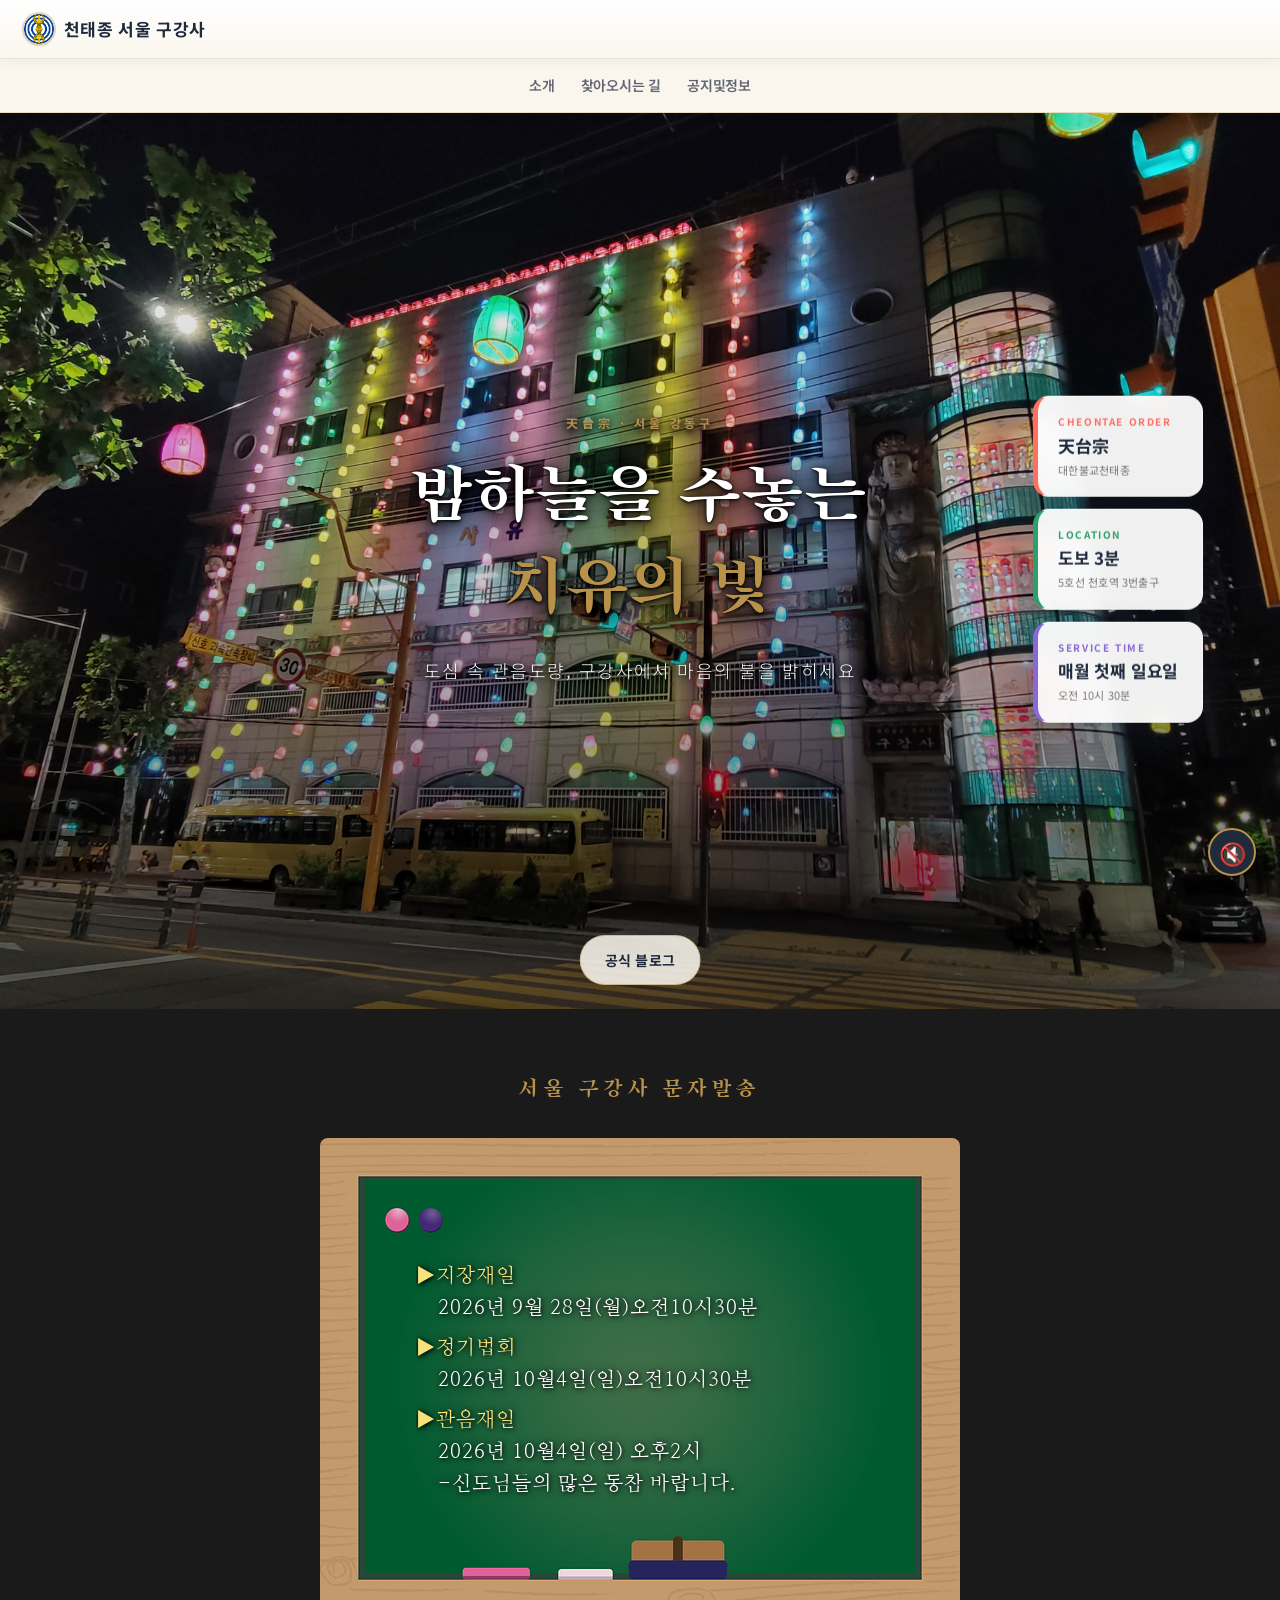
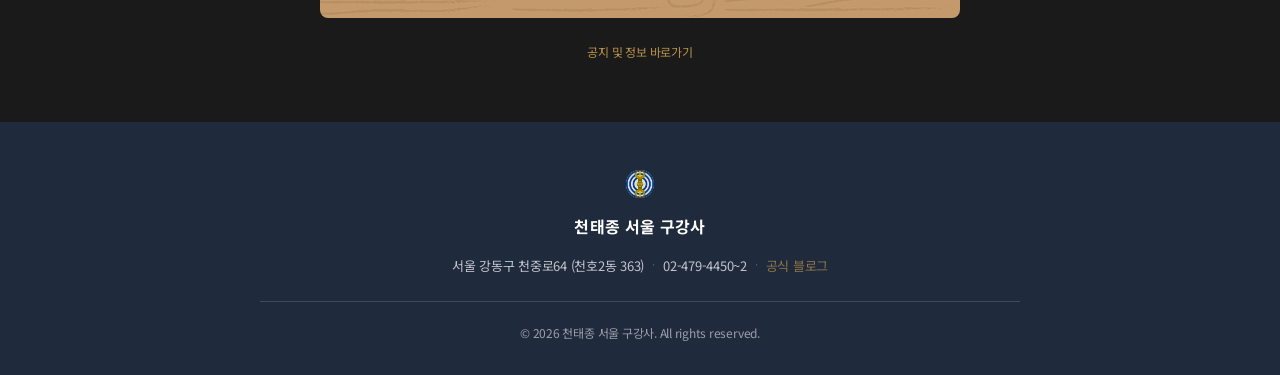
==== commit 2a6b28e7: "공지및정보 메뉴에 티스토리 흑판공지 카테고리 링크 추가 Co-Authored-By: Claude Opus 5.5 <noreply@anthropic.com>" ====
--- a/index.html
+++ b/index.html
@@ -62,6 +62,7 @@
       <a class="tm-link tm-trigger" href="https://skgs.tistory.com" target="_blank" rel="noopener" aria-haspopup="true">공지및정보</a>
       <div class="tm-dropdown">
         <a href="https://skgs.tistory.com/category/%EA%B3%B5%EC%A7%80%EC%82%AC%ED%95%AD" target="_blank" rel="noopener">공지사항</a>
+        <a href="https://skgs.tistory.com/category/%ED%9D%91%ED%8C%90%EA%B3%B5%EC%A7%80" target="_blank" rel="noopener">흑판공지</a>
         <a href="https://skgs.tistory.com/category/%EA%B5%AC%EA%B0%95%EC%82%AC%EC%A0%95%EB%B3%B4" target="_blank" rel="noopener">구강사정보</a>
         <a href="https://skgs.tistory.com/category/%EC%A0%95%EA%B8%B0%EB%B2%95%EB%AC%B8" target="_blank" rel="noopener">정기법문</a>
         <a href="https://skgs.tistory.com/category/%EB%B6%88%EA%B5%90%20%EC%9D%B4%EC%95%BC%EA%B8%B0" target="_blank" rel="noopener">불교이야기</a>
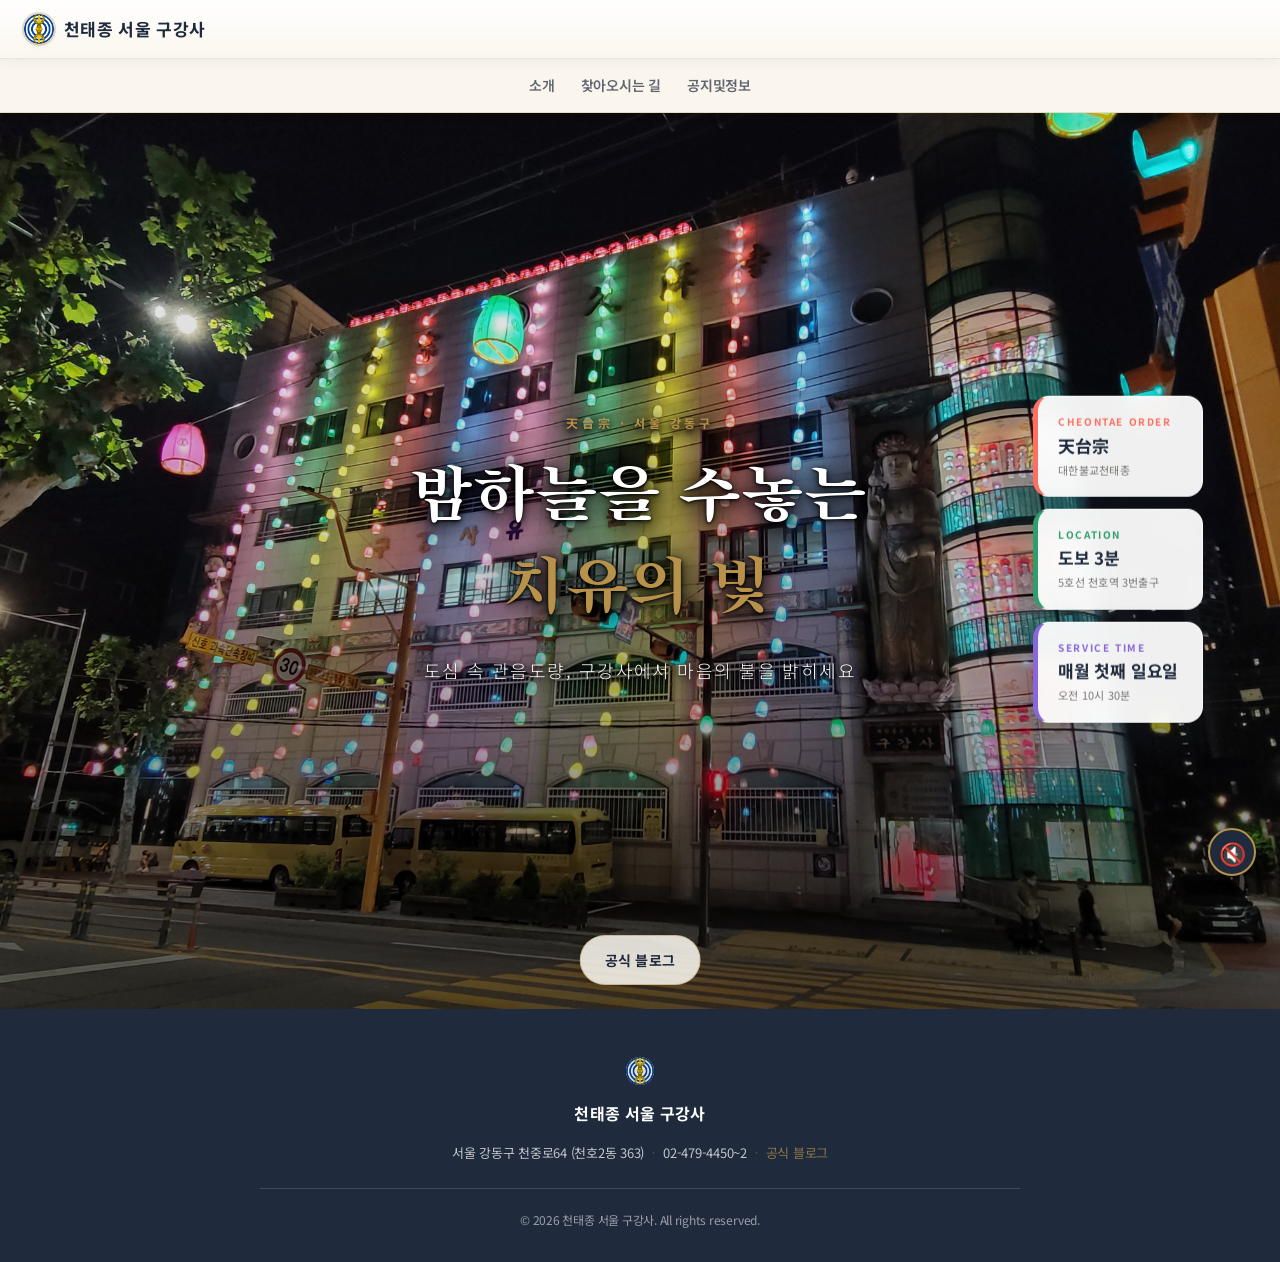
==== commit 1e699901: "메인 페이지에서 흑판 공지 섹션 제거 Co-Authored-By: Claude Opus 5.5 <noreply@anthropic.com>" ====
--- a/index.html
+++ b/index.html
@@ -34,7 +34,7 @@
 </script>
 <link rel="preconnect" href="https://fonts.googleapis.com">
 <link rel="preconnect" href="https://fonts.gstatic.com" crossorigin>
-<link href="https://fonts.googleapis.com/css2?family=Noto+Sans+KR:wght@300;400;500;700;800&family=Song+Myung&family=Nanum+Myeongjo:wght@400;700&display=swap" rel="stylesheet">
+<link href="https://fonts.googleapis.com/css2?family=Noto+Sans+KR:wght@300;400;500;700;800&family=Song+Myung&display=swap" rel="stylesheet">
 <link rel="stylesheet" href="css/style.css?v=20260928b">
 </head>
 <body>
@@ -130,51 +130,6 @@
   </div>
 </main>
 
-<!-- 흑판 공지 섹션 -->
-<section id="notice-board" style="max-width:none; margin:0; background:#1a1a1a; padding:60px 16px; text-align:center;">
-  <h2 style="color:#B8924A; font-family:'Song Myung',serif; font-size:22px; letter-spacing:0.25em; margin-bottom:30px;">서울 구강사 문자발송</h2>
-  <div style="position:relative; display:inline-block; max-width:640px; width:100%; container-type:inline-size;">
-    <img src="img/blackboard640.png" alt="법회 공지 흑판" style="width:100%; border-radius:8px; display:block;">
-    <!-- 칠판의 초록 영역(가로 7~93%, 세로 9~83%) 안쪽, 하단 분필받침 위까지만 글씨가 들어가도록 배치 -->
-    <div id="notice-text" style="
-      position:absolute; top:21%; bottom:20%; left:15%; right:10%;
-      display:flex; flex-direction:column; justify-content:center; overflow:hidden;
-      color:#ffffff;
-      font-family:'Nanum Myeongjo',serif;
-      font-size:clamp(11px,3.4cqw,20px);
-      line-height:1.6;
-      text-shadow:1px 1px 4px rgba(0,0,0,0.9), 0 0 8px rgba(0,0,0,0.7);
-      text-align:left;
-      letter-spacing:0.05em;
-    ">공지를 불러오는 중...</div>
-  </div>
-  <p style="margin-top:16px; font-size:12px;">
-    <a href="https://skgs.tistory.com" target="_blank" rel="noopener" style="color:#B8924A; text-decoration:none;">공지 및 정보 바로가기</a>
-  </p>
-</section>
-<script>
-// notice.json은 GitHub Actions(.github/workflows/notice.yml)가 티스토리 RSS에서 30분마다 갱신
-(function () {
-  const board = document.getElementById("notice-text");
-  function render(text) {
-    board.textContent = "";
-    // 빈 줄은 건너뛰고, ▶로 시작하는 제목 줄은 노란 분필색으로 표시
-    text.split(/\r?\n/).map(l => l.trim()).filter(Boolean).forEach(line => {
-      const div = document.createElement("div");
-      div.textContent = line;
-      if (line.startsWith("▶")) { div.style.color = "#F6E27A"; div.style.marginTop = "0.4em"; }
-      else div.style.paddingLeft = "1.1em";
-      board.appendChild(div);
-    });
-    if (board.firstChild) board.firstChild.style.marginTop = "0";
-  }
-  fetch("notice.json", { cache: "no-store" })
-    .then(r => r.json())
-    .then(data => render(data.text || "최신 공지가 없습니다."))
-    .catch(() => render("공지를 불러올 수 없습니다."));
-})();
-</script>
-
 <footer>
   <div class="footer-inner">
     <div class="footer-seal"><img src="img/ctg_jonggi.jpg" alt="천태종 종기" onerror="this.parentElement.style.display='none'"></div>
